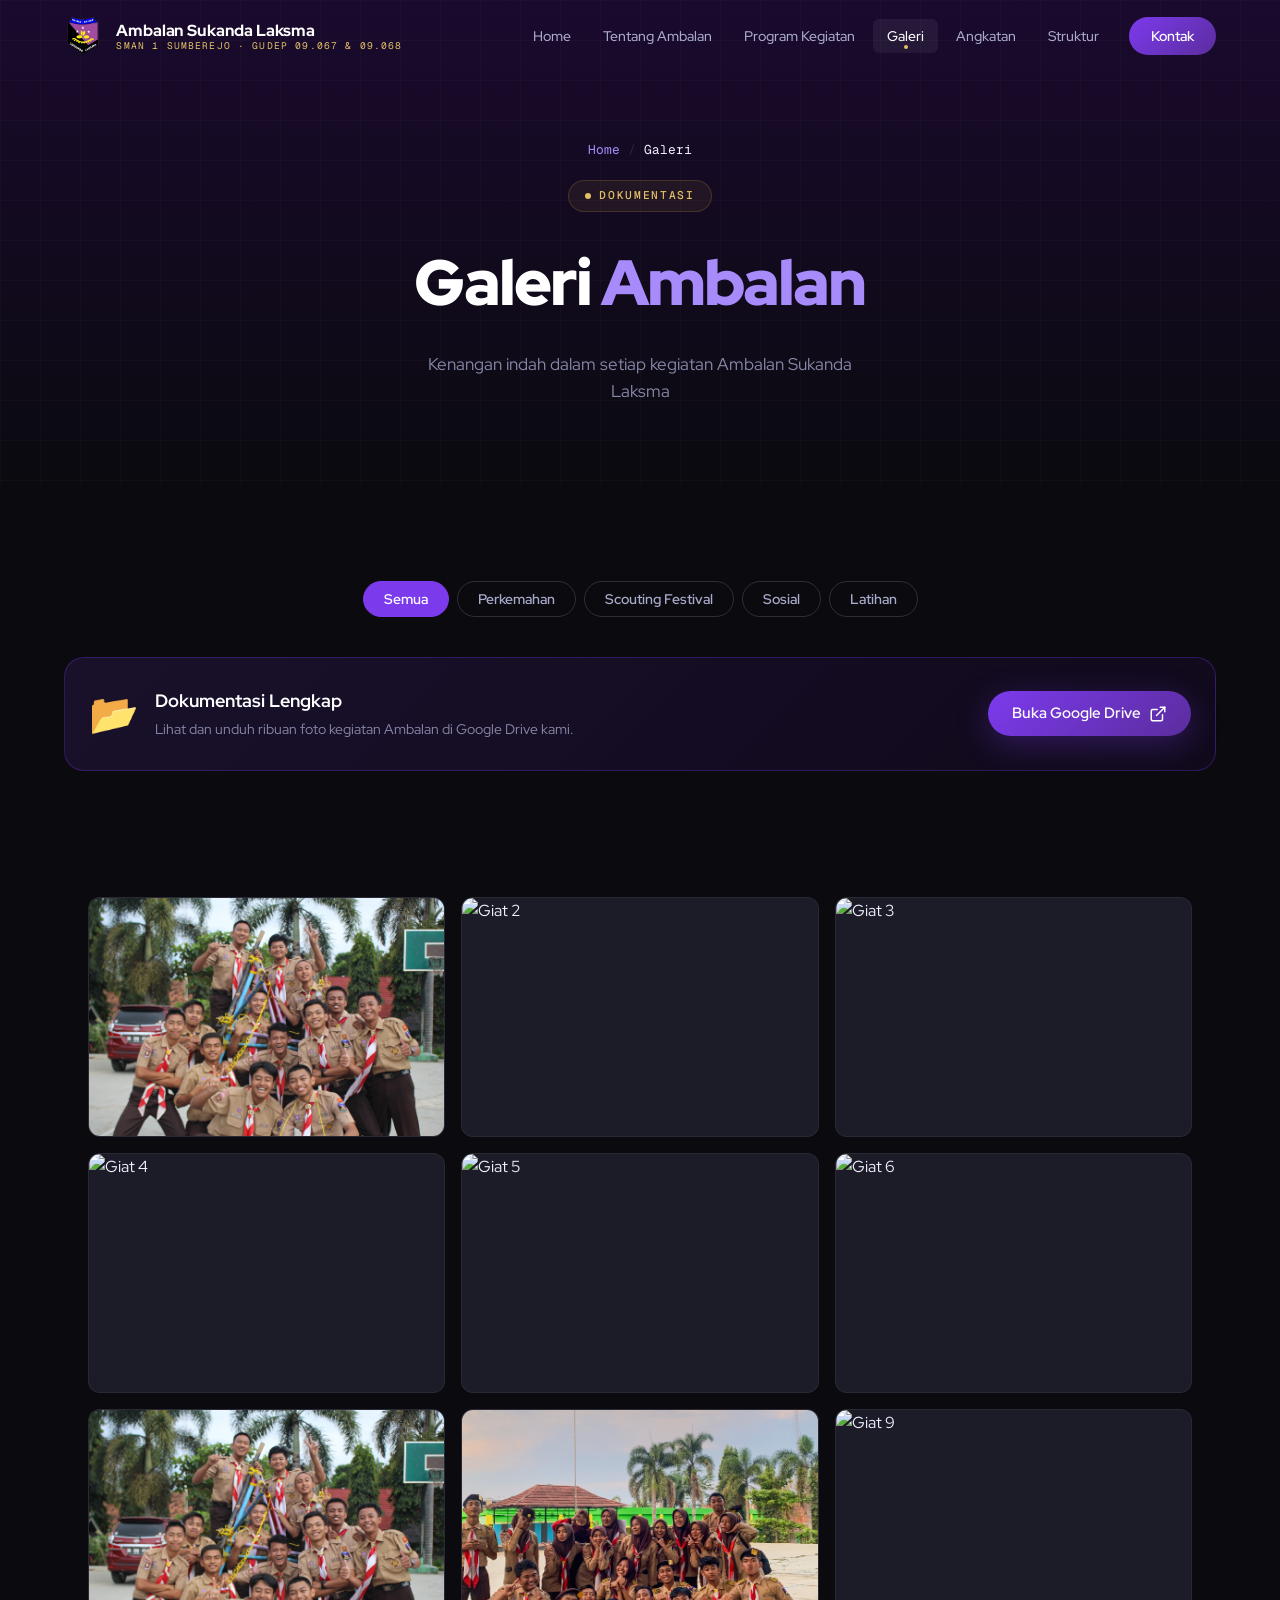
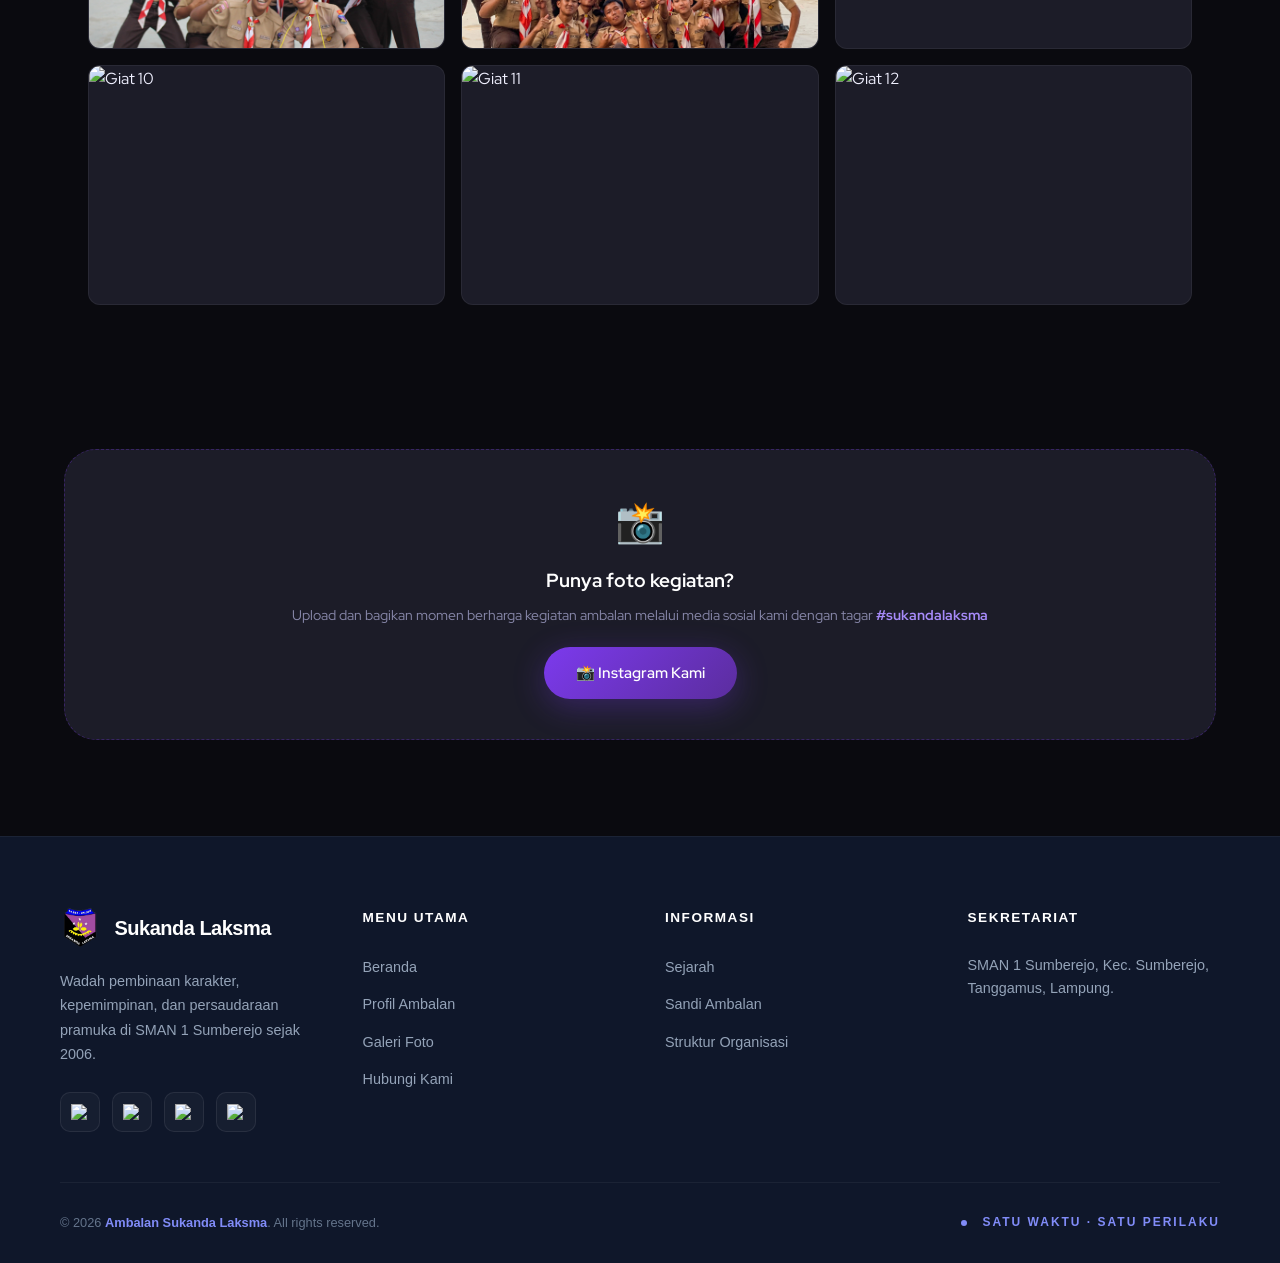
==== galeri.html @ fe1d4797 "Project Scout" ====
<!DOCTYPE html>
<html lang="id">
<head>
  <meta charset="UTF-8">
  <meta name="viewport" content="width=device-width, initial-scale=1.0">
  <title>Galeri | Sukanda Laksma</title>
  <link rel="stylesheet" href="assets/css/style.css">
  <link rel="preconnect" href="https://fonts.googleapis.com">
</head>
<body>
<nav class="navbar scrolled" id="navbar">
    <div class="container">
      <div class="navbar-inner">
        <a href="index.html" class="nav-brand">
          <img src="assets/img/logo/LOGO FULL.png" alt="Logo Ambalan Sukanda Laksma" style="height:40px;width:auto;object-fit:contain;">
          <div class="nav-brand-text">
            <span class="nav-brand-name">Ambalan Sukanda Laksma</span>
            <span class="nav-brand-sub">SMAN 1 Sumberejo · Gudep 09.067 & 09.068</span>
          </div>
        </a>
        <ul class="nav-menu">
          <li><a href="index.html" class="nav-link">Home</a></li>
          <li><a href="about.html" class="nav-link">Tentang Ambalan</a></li>
          <li><a href="kegiatan.html" class="nav-link">Program Kegiatan</a></li>
          <li><a href="galeri.html" class="nav-link active">Galeri</a></li>
          <li><a href="angkatan.html" class="nav-link">Angkatan</a></li>
          <li><a href="struktur.html" class="nav-link">Struktur</a></li>
          <li><a href="kontak.html" class="nav-link nav-cta">Kontak</a></li>
        </ul>
        <button class="nav-toggle" aria-label="Menu"><span></span><span></span><span></span></button>
      </div>
    </div>
  </nav>

  <section class="page-hero">
    <div class="container">
      <div class="page-hero-content">
        <div class="breadcrumb" style="justify-content:center;"><a href="index.html">Home</a><span class="breadcrumb-sep">/</span><span>Galeri</span></div>
        <span class="section-badge">Dokumentasi</span>
        <h1 class="page-hero-title">Galeri <span style="color:var(--purple-400);">Ambalan</span></h1>
        <p class="page-hero-sub">Kenangan indah dalam setiap kegiatan Ambalan Sukanda Laksma</p>
      </div>
    </div>
  </section>

  <!-- GALLERY MAIN -->
  <section class="section gallery-section">
    <div class="container">

      <!-- Filter tabs -->
      <div style="display:flex;gap:8px;flex-wrap:wrap;margin-bottom:40px;justify-content:center;" class="animate-on-scroll">
        <button onclick="filterGallery('all')" class="filter-btn active" data-filter="all" style="padding:8px 20px;border-radius:100px;font-family:var(--font-sans);font-size:0.85rem;font-weight:600;cursor:pointer;transition:all 0.3s;background:var(--purple-600);color:white;border:1.5px solid var(--purple-600);">Semua</button>
        <button onclick="filterGallery('perkemahan')" class="filter-btn" data-filter="perkemahan" style="padding:8px 20px;border-radius:100px;font-family:var(--font-sans);font-size:0.85rem;font-weight:600;cursor:pointer;transition:all 0.3s;background:transparent;color:var(--neutral-300);border:1.5px solid rgba(255,255,255,0.15);">Perkemahan</button>
        <button onclick="filterGallery('sf')" class="filter-btn" data-filter="sf" style="padding:8px 20px;border-radius:100px;font-family:var(--font-sans);font-size:0.85rem;font-weight:600;cursor:pointer;transition:all 0.3s;background:transparent;color:var(--neutral-300);border:1.5px solid rgba(255,255,255,0.15);">Scouting Festival</button>
        <button onclick="filterGallery('sosial')" class="filter-btn" data-filter="sosial" style="padding:8px 20px;border-radius:100px;font-family:var(--font-sans);font-size:0.85rem;font-weight:600;cursor:pointer;transition:all 0.3s;background:transparent;color:var(--neutral-300);border:1.5px solid rgba(255,255,255,0.15);">Sosial</button>
        <button onclick="filterGallery('latihan')" class="filter-btn" data-filter="latihan" style="padding:8px 20px;border-radius:100px;font-family:var(--font-sans);font-size:0.85rem;font-weight:600;cursor:pointer;transition:all 0.3s;background:transparent;color:var(--neutral-300);border:1.5px solid rgba(255,255,255,0.15);">Latihan</button>
      </div>

      <div class="animate-on-scroll" style="margin-bottom: 30px;">
  <div style="background: linear-gradient(135deg, rgba(91, 45, 158, 0.2), rgba(26, 10, 46, 0.4)); 
              border: 1px solid rgba(124, 58, 237, 0.3); 
              border-radius: var(--radius-lg); 
              padding: 24px; 
              display: flex; 
              align-items: center; 
              justify-content: space-between; 
              gap: 20px;
              flex-wrap: wrap;">
    <div style="display: flex; align-items: center; gap: 16px;">
      <div style="font-size: 2.5rem;">📂</div>
      <div>
        <h3 style="color: var(--white); margin: 0; font-size: 1.1rem; font-weight: 700;">Dokumentasi Lengkap</h3>
        <p style="color: var(--neutral-400); margin: 4px 0 0; font-size: 0.85rem;">Lihat dan unduh ribuan foto kegiatan Ambalan di Google Drive kami.</p>
      </div>
    </div>
    <a href="URL_GOOGLE_DRIVE_ANDA_DISINI" target="_blank" class="btn btn-primary" style="display: inline-flex; align-items: center; gap: 8px; padding: 10px 24px; white-space: nowrap;">
      <span>Buka Google Drive</span>
      <svg width="18" height="18" viewBox="0 0 24 24" fill="none" stroke="currentColor" stroke-width="2" stroke-linecap="round" stroke-linejoin="round"><path d="M18 13v6a2 2 0 0 1-2 2H5a2 2 0 0 1-2-2V8a2 2 0 0 1 2-2h6"></path><polyline points="15 3 21 3 21 9"></polyline><line x1="10" y1="14" x2="21" y2="3"></line></svg>
    </a>
  </div>
</div>

      <!-- Gallery grid -->
<section class="section">

  <div class="container">

    <div class="gallery-grid" id="gallery-grid">

      <div class="gallery-item">
        <img src="assets/img/images/i1.JPG" alt="Giat 1">
      </div>

      <div class="gallery-item">
        <img src="assets/img/images/i2.JPG" alt="Giat 2">
      </div>

      <div class="gallery-item">
        <img src="assets/img/images/i3.JPG" alt="Giat 3">
      </div>

      <div class="gallery-item">
        <img src="assets/img/images/i4.JPG" alt="Giat 4">
      </div>

      <div class="gallery-item">
        <img src="assets/img/images/i5.JPG" alt="Giat 5">
      </div>

      <div class="gallery-item">
        <img src="assets/img/images/i6.JPG" alt="Giat 6">
      </div>

      <div class="gallery-item">
        <img src="assets/img/images/i1.JPG" alt="Giat 7">
      </div>

      <div class="gallery-item">
        <img src="assets/img/images/i2.jpg" alt="Giat 8">
      </div>

      <div class="gallery-item">
        <img src="assets/img/images/i3.JPG" alt="Giat 9">
      </div>

      <div class="gallery-item">
        <img src="assets/img/images/i4.JPG" alt="Giat 10">
      </div>

      <div class="gallery-item">
        <img src="assets/img/images/i5.JPG" alt="Giat 11">
      </div>

      <div class="gallery-item">
        <img src="assets/img/images/i6.JPG" alt="Giat 12">
      </div>
    </div>
  </div>

</section>
      <!-- Upload notice -->
      <div style="text-align:center;margin-top:48px;padding:40px;background:var(--neutral-800);border-radius:var(--radius-xl);border:1.5px dashed rgba(124,58,237,0.3);" class="animate-on-scroll">
        <div style="font-size:2.5rem;margin-bottom:12px;">📸</div>
        <h3 style="color:var(--white);font-weight:700;margin-bottom:8px;">Punya foto kegiatan?</h3>
        <p style="color:var(--neutral-400);font-size:0.9rem;margin-bottom:20px;">Upload dan bagikan momen berharga kegiatan ambalan melalui media sosial kami dengan tagar <strong style="color:var(--purple-400);">#sukandalaksma</strong></p>
        <a href="https://www.instagram.com/ambalan_sukanda_laksma" target="_blank" class="btn btn-primary" style="display:inline-flex;">📸 Instagram Kami</a>
      </div>
    </div>
  </section>

<!-- FOOTER -->
<footer class="footer" style="background:#0f172a; padding:70px 0 30px; border-top:1px solid rgba(255,255,255,0.05); font-family:sans-serif;">
  
  <div class="container" style="max-width:1200px; margin:0 auto; padding:0 20px;">

    <div style="display:grid; grid-template-columns:repeat(auto-fit,minmax(200px,1fr)); gap:50px; margin-bottom:50px;">

      <!-- LOGO & DESKRIPSI -->
      <div style="grid-column: span 1.5;">

        <div style="display:flex; align-items:center; gap:12px; margin-bottom:20px;">
          <img 
            src="assets/img/logo/LOGO FULL.png" 
            alt="Logo Ambalan Sukanda Laksma"
            style="height:42px; width:auto;"
          >
          <span style="color:#fff; font-weight:800; font-size:1.25rem; letter-spacing:-0.5px;">
            Sukanda Laksma
          </span>
        </div>

        <p style="color:#94a3b8; font-size:0.9rem; line-height:1.7; margin-bottom:25px; max-width:320px;">
          Wadah pembinaan karakter, kepemimpinan, dan persaudaraan pramuka di SMAN 1 Sumberejo sejak 2006.
        </p>

        <div style="display:flex; gap:12px;">

          <a href="https://www.instagram.com/ambalan_sukanda_laksma" target="_blank" rel="noopener"
          style="width:40px; height:40px; border-radius:10px; background:rgba(255,255,255,0.03); border:1px solid rgba(255,255,255,0.08); display:flex; align-items:center; justify-content:center; transition:0.3s;" title="Instagram">
            <img src="https://cdn.simpleicons.org/instagram/ffffff" style="width:18px;">
          </a>

          <a href="https://youtube.com/@ambalansukandalaksma4130" target="_blank" rel="noopener"
          style="width:40px; height:40px; border-radius:10px; background:rgba(255,255,255,0.03); border:1px solid rgba(255,255,255,0.08); display:flex; align-items:center; justify-content:center; transition:0.3s;" title="YouTube">
            <img src="https://cdn.simpleicons.org/youtube/ffffff" style="width:18px;">
          </a>

          <a href="https://www.tiktok.com/@pramukasmanis" target="_blank" rel="noopener"
          style="width:40px; height:40px; border-radius:10px; background:rgba(255,255,255,0.03); border:1px solid rgba(255,255,255,0.08); display:flex; align-items:center; justify-content:center; transition:0.3s;" title="TikTok">
            <img src="https://cdn.simpleicons.org/tiktok/ffffff" style="width:18px;">
          </a>

          <a href="https://www.facebook.com/share/1D9H3doaBR/" target="_blank" rel="noopener"
          style="width:40px; height:40px; border-radius:10px; background:rgba(255,255,255,0.03); border:1px solid rgba(255,255,255,0.08); display:flex; align-items:center; justify-content:center; transition:0.3s;" title="Facebook">
            <img src="https://cdn.simpleicons.org/facebook/ffffff" style="width:18px;">
          </a>

        </div>

      </div>

      <!-- MENU UTAMA -->
      <div>
        <h4 style="color:#fff; font-size:0.85rem; font-weight:700; text-transform:uppercase; letter-spacing:1.5px; margin-bottom:25px;">
          Menu Utama
        </h4>

        <ul style="list-style:none; padding:0; margin:0;">
          <li style="margin-bottom:12px;"><a href="index.html" style="color:#94a3b8; text-decoration:none; font-size:0.9rem;">Beranda</a></li>
          <li style="margin-bottom:12px;"><a href="about.html" style="color:#94a3b8; text-decoration:none; font-size:0.9rem;">Profil Ambalan</a></li>
          <li style="margin-bottom:12px;"><a href="galeri.html" style="color:#94a3b8; text-decoration:none; font-size:0.9rem;">Galeri Foto</a></li>
          <li style="margin-bottom:12px;"><a href="kontak.html" style="color:#94a3b8; text-decoration:none; font-size:0.9rem;">Hubungi Kami</a></li>
        </ul>
      </div>

      <!-- INFORMASI -->
      <div>
        <h4 style="color:#fff; font-size:0.85rem; font-weight:700; text-transform:uppercase; letter-spacing:1.5px; margin-bottom:25px;">
          Informasi
        </h4>

        <ul style="list-style:none; padding:0; margin:0;">
          <li style="margin-bottom:12px;"><a href="about.html#sejarah" style="color:#94a3b8; text-decoration:none; font-size:0.9rem;">Sejarah</a></li>
          <li style="margin-bottom:12px;"><a href="about.html#sandi" style="color:#94a3b8; text-decoration:none; font-size:0.9rem;">Sandi Ambalan</a></li>
          <li style="margin-bottom:12px;"><a href="struktur.html" style="color:#94a3b8; text-decoration:none; font-size:0.9rem;">Struktur Organisasi</a></li>
        </ul>
      </div>

      <!-- SEKRETARIAT -->
      <div>
        <h4 style="color:#fff; font-size:0.85rem; font-weight:700; text-transform:uppercase; letter-spacing:1.5px; margin-bottom:25px;">
          Sekretariat
        </h4>

        <p style="color:#94a3b8; font-size:0.9rem; line-height:1.6; margin-bottom:15px;">
          SMAN 1 Sumberejo, Kec. Sumberejo, Tanggamus, Lampung.
        </p>
      </div>

    </div>

    <!-- COPYRIGHT -->
    <div style="border-top:1px solid rgba(255,255,255,0.05); padding-top:30px; display:flex; flex-wrap:wrap; justify-content:space-between; align-items:center; gap:20px;">

      <p style="color:#64748b; font-size:0.8rem; margin:0;">
        © 2026 <span style="color:#818cf8; font-weight:600;">Ambalan Sukanda Laksma</span>. All rights reserved.
      </p>

      <div style="display:flex; align-items:center; gap:15px;">
        <span style="width:6px; height:6px; background:#818cf8; border-radius:50%;"></span>

        <p style="color:#818cf8; font-size:0.75rem; font-weight:700; letter-spacing:2px; text-transform:uppercase; margin:0;">
          Satu Waktu · Satu Perilaku
        </p>
      </div>

    </div>

  </div>
</footer>

<script src="assets/js/script.js"></script>
</body>
</html>
---- assets/css/style.css ----
/* ============================
   AMBALAN SUKANDA LAKSMA
   Main Stylesheet
   ============================ */

@import url('https://fonts.googleapis.com/css2?family=Red+Hat+Display:ital,wght@0,300;0,400;0,500;0,600;0,700;0,800;0,900;1,400&display=swap');
@import url('https://fonts.googleapis.com/css2?family=Geist+Mono:wght@300;400;500;600&display=swap');

/* ============================
   CSS VARIABLES
   ============================ */
:root {
  --purple-950: #1a0a2e;
  --purple-900: #2d1254;
  --purple-800: #3d1a6e;
  --purple-700: #5b2d9e;
  --purple-600: #7c3aed;
  --purple-500: #8b5cf6;
  --purple-400: #a78bfa;
  --purple-300: #c4b5fd;
  --purple-200: #ddd6fe;
  --purple-100: #ede9fe;

  --gold-500: #d4a843;
  --gold-400: #e2c066;
  --gold-300: #f0d896;

  --neutral-950: #0a0a0f;
  --neutral-900: #111118;
  --neutral-800: #1c1c28;
  --neutral-700: #2a2a3a;
  --neutral-600: #404060;
  --neutral-400: #8888aa;
  --neutral-300: #aaaacc;
  --neutral-200: #ccccee;
  --neutral-100: #f0f0ff;
  --white: #ffffff;

  --font-sans: 'Red Hat Display', sans-serif;
  --font-mono: 'Geist Mono', monospace;

  --radius-sm: 6px;
  --radius-md: 12px;
  --radius-lg: 20px;
  --radius-xl: 32px;
  --radius-full: 9999px;

  --shadow-sm: 0 2px 8px rgba(0,0,0,0.12);
  --shadow-md: 0 8px 32px rgba(0,0,0,0.2);
  --shadow-lg: 0 24px 64px rgba(0,0,0,0.35);
  --shadow-purple: 0 8px 32px rgba(124, 58, 237, 0.3);
  --shadow-gold: 0 4px 20px rgba(212, 168, 67, 0.25);

  --transition: all 0.3s cubic-bezier(0.4, 0, 0.2, 1);
  --transition-slow: all 0.6s cubic-bezier(0.4, 0, 0.2, 1);

  --nav-height: 72px;
}

/* ============================
   RESET & BASE
   ============================ */
*, *::before, *::after {
  box-sizing: border-box;
  margin: 0;
  padding: 0;
}

html {
  scroll-behavior: smooth;
  font-size: 16px;
}

body {
  font-family: var(--font-sans);
  background-color: var(--neutral-950);
  color: var(--neutral-100);
  line-height: 1.6;
  overflow-x: hidden;
  -webkit-font-smoothing: antialiased;
}

img { display: block; max-width: 100%; }
a { text-decoration: none; color: inherit; }
ul { list-style: none; }
button { cursor: pointer; border: none; background: none; font-family: var(--font-sans); }

::selection {
  background: var(--purple-600);
  color: var(--white);
}

/* ============================
   SCROLLBAR
   ============================ */
::-webkit-scrollbar { width: 6px; }
::-webkit-scrollbar-track { background: var(--neutral-950); }
::-webkit-scrollbar-thumb { background: var(--purple-700); border-radius: 3px; }
::-webkit-scrollbar-thumb:hover { background: var(--purple-600); }

/* ============================
   TYPOGRAPHY UTILITIES
   ============================ */
.mono { font-family: var(--font-mono); }

.text-xs   { font-size: 0.75rem; }
.text-sm   { font-size: 0.875rem; }
.text-base { font-size: 1rem; }
.text-lg   { font-size: 1.125rem; }
.text-xl   { font-size: 1.25rem; }
.text-2xl  { font-size: 1.5rem; }
.text-3xl  { font-size: 1.875rem; }
.text-4xl  { font-size: 2.25rem; }
.text-5xl  { font-size: 3rem; }
.text-6xl  { font-size: 3.75rem; }
.text-7xl  { font-size: 4.5rem; }

.font-light    { font-weight: 300; }
.font-regular  { font-weight: 400; }
.font-medium   { font-weight: 500; }
.font-semibold { font-weight: 600; }
.font-bold     { font-weight: 700; }
.font-black    { font-weight: 900; }

/* ============================
   LAYOUT UTILITIES
   ============================ */
.container {
  max-width: 1200px;
  margin: 0 auto;
  padding: 0 24px;
}

.section {
  padding: 96px 0;
}

.grid-2 { display: grid; grid-template-columns: 1fr 1fr; gap: 32px; }
.grid-3 { display: grid; grid-template-columns: repeat(3, 1fr); gap: 28px; }
.grid-4 { display: grid; grid-template-columns: repeat(4, 1fr); gap: 24px; }

.flex { display: flex; }
.flex-col { flex-direction: column; }
.items-center { align-items: center; }
.justify-center { justify-content: center; }
.justify-between { justify-content: space-between; }
.gap-2 { gap: 8px; }
.gap-4 { gap: 16px; }
.gap-6 { gap: 24px; }
.gap-8 { gap: 32px; }

.text-center { text-align: center; }
.text-left { text-align: left; }

/* ============================
   COLOR UTILITIES
   ============================ */
.text-purple { color: var(--purple-400); }
.text-gold { color: var(--gold-400); }
.text-muted { color: var(--neutral-400); }
.text-white { color: var(--white); }

/* ============================
   SECTION BADGE / LABEL
   ============================ */
.section-badge {
  display: inline-flex;
  align-items: center;
  gap: 8px;
  font-family: var(--font-mono);
  font-size: 0.7rem;
  font-weight: 500;
  letter-spacing: 0.15em;
  text-transform: uppercase;
  color: var(--gold-400);
  background: rgba(212, 168, 67, 0.08);
  border: 1px solid rgba(212, 168, 67, 0.2);
  padding: 6px 16px;
  border-radius: var(--radius-full);
  margin-bottom: 20px;
}

.section-badge::before {
  content: '';
  display: inline-block;
  width: 6px;
  height: 6px;
  border-radius: 50%;
  background: var(--gold-400);
}

.section-title {
  font-size: clamp(2rem, 4vw, 2.75rem);
  font-weight: 800;
  color: var(--white);
  line-height: 1.15;
  margin-bottom: 16px;
}

.section-subtitle {
  font-size: 1.05rem;
  color: var(--neutral-400);
  max-width: 560px;
  line-height: 1.7;
}

/* ============================
   DECORATIVE DIVIDER
   ============================ */
.gold-line {
  width: 48px;
  height: 3px;
  background: linear-gradient(90deg, var(--gold-400), transparent);
  border-radius: 2px;
  margin: 16px 0 24px;
}

/* center variant */
.gold-line.center {
  margin: 16px auto 24px;
}

/* ============================
   BUTTONS
   ============================ */
.btn {
  display: inline-flex;
  align-items: center;
  gap: 8px;
  padding: 14px 32px;
  border-radius: var(--radius-full);
  font-family: var(--font-sans);
  font-weight: 600;
  font-size: 0.95rem;
  transition: var(--transition);
  position: relative;
  overflow: hidden;
}

.btn-primary {
  background: linear-gradient(135deg, var(--purple-600), var(--purple-700));
  color: var(--white);
  box-shadow: var(--shadow-purple);
}

.btn-primary:hover {
  background: linear-gradient(135deg, var(--purple-500), var(--purple-600));
  box-shadow: 0 12px 40px rgba(124, 58, 237, 0.45);
  transform: translateY(-2px);
}

.btn-gold {
  background: linear-gradient(135deg, var(--gold-500), var(--gold-400));
  color: var(--neutral-950);
  box-shadow: var(--shadow-gold);
}

.btn-gold:hover {
  transform: translateY(-2px);
  box-shadow: 0 12px 40px rgba(212, 168, 67, 0.4);
}

.btn-outline {
  background: transparent;
  border: 1.5px solid rgba(255,255,255,0.2);
  color: var(--white);
}

.btn-outline:hover {
  border-color: var(--purple-400);
  background: rgba(124, 58, 237, 0.1);
}

/* ============================
   CARDS
   ============================ */
.card {
  background: var(--neutral-800);
  border: 1px solid rgba(255,255,255,0.06);
  border-radius: var(--radius-lg);
  padding: 32px;
  transition: var(--transition);
  position: relative;
  overflow: hidden;
}

.card:hover {
  border-color: rgba(124, 58, 237, 0.3);
  box-shadow: var(--shadow-purple);
  transform: translateY(-4px);
}

.card::before {
  content: '';
  position: absolute;
  top: 0; left: 0;
  width: 100%; height: 2px;
  background: linear-gradient(90deg, var(--purple-600), transparent);
  opacity: 0;
  transition: var(--transition);
}

.card:hover::before {
  opacity: 1;
}

/* ============================
   NAVBAR
   ============================ */
.navbar {
  position: fixed;
  top: 0; left: 0; right: 0;
  height: var(--nav-height);
  z-index: 1000;
  transition: var(--transition);
}

.navbar.scrolled {
  background: rgba(10, 10, 15, 0.92);
  backdrop-filter: blur(16px);
  -webkit-backdrop-filter: blur(16px);
  border-bottom: 1px solid rgba(255,255,255,0.06);
  box-shadow: 0 4px 32px rgba(0,0,0,0.4);
}

.navbar-inner {
  display: flex;
  align-items: center;
  justify-content: space-between;
  height: var(--nav-height);
}

.nav-brand {
  display: flex;
  align-items: center;
  gap: 12px;
}

.nav-logo-imgs {
  display: flex;
  align-items: center;
  gap: -4px;
}

.nav-logo-imgs img {
  width: 36px;
  height: 36px;
  object-fit: contain;
  border-radius: 4px;
}

.nav-brand-text {
  display: flex;
  flex-direction: column;
  line-height: 1.2;
}

.nav-brand-name {
  font-weight: 800;
  font-size: 1rem;
  color: var(--white);
  letter-spacing: -0.01em;
}

.nav-brand-sub {
  font-family: var(--font-mono);
  font-size: 0.6rem;
  color: var(--gold-400);
  letter-spacing: 0.12em;
  text-transform: uppercase;
}

.nav-menu {
  display: flex;
  align-items: center;
  gap: 4px;
}

.nav-link {
  font-size: 0.88rem;
  font-weight: 500;
  color: var(--neutral-300);
  padding: 8px 14px;
  border-radius: var(--radius-sm);
  transition: var(--transition);
  position: relative;
}

.nav-link:hover,
.nav-link.active {
  color: var(--white);
  background: rgba(255,255,255,0.06);
}

.nav-link.active::after {
  content: '';
  position: absolute;
  bottom: 4px; left: 50%; transform: translateX(-50%);
  width: 4px; height: 4px;
  border-radius: 50%;
  background: var(--gold-400);
}

.nav-cta {
  margin-left: 12px;
  padding: 10px 22px;
  background: linear-gradient(135deg, var(--purple-600), var(--purple-700));
  color: var(--white);
  border-radius: var(--radius-full);
  font-size: 0.88rem;
  font-weight: 600;
  transition: var(--transition);
}

.nav-cta:hover {
  background: linear-gradient(135deg, var(--purple-500), var(--purple-600));
  box-shadow: var(--shadow-purple);
  transform: translateY(-1px);
}

/* Mobile hamburger */
.nav-toggle {
  display: none;
  flex-direction: column;
  gap: 5px;
  padding: 6px;
  cursor: pointer;
}

.nav-toggle span {
  display: block;
  width: 24px; height: 2px;
  background: var(--white);
  border-radius: 2px;
  transition: var(--transition);
}

/* ============================
   HERO SECTION
   ============================ */
.hero {
  min-height: 100vh;
  display: flex;
  align-items: center;
  position: relative;
  overflow: hidden;
  padding-top: var(--nav-height);
}

.hero-bg {
  position: absolute;
  inset: 0;
  background: 
    radial-gradient(ellipse 80% 60% at 50% 0%, rgba(92, 45, 158, 0.35) 0%, transparent 60%),
    radial-gradient(ellipse 60% 40% at 80% 80%, rgba(124, 58, 237, 0.2) 0%, transparent 50%),
    linear-gradient(180deg, var(--neutral-950) 0%, var(--purple-950) 50%, var(--neutral-950) 100%);
}

.hero-grid-bg {
  position: absolute;
  inset: 0;
  background-image: 
    linear-gradient(rgba(255,255,255,0.025) 1px, transparent 1px),
    linear-gradient(90deg, rgba(255,255,255,0.025) 1px, transparent 1px);
  background-size: 60px 60px;
  mask-image: radial-gradient(ellipse 80% 80% at 50% 50%, black 0%, transparent 100%);
}

.hero-particles {
  position: absolute;
  inset: 0;
  overflow: hidden;
  pointer-events: none;
}

.hero-particle {
  position: absolute;
  border-radius: 50%;
  animation: float-particle linear infinite;
  opacity: 0;
}

@keyframes float-particle {
  0% { transform: translateY(100vh) rotate(0deg); opacity: 0; }
  10% { opacity: 0.6; }
  90% { opacity: 0.3; }
  100% { transform: translateY(-100px) rotate(360deg); opacity: 0; }
}

.hero-content {
  position: relative;
  z-index: 2;
  max-width: 800px;
}

.hero-eyebrow {
  display: inline-flex;
  align-items: center;
  gap: 10px;
  font-family: var(--font-mono);
  font-size: 0.7rem;
  letter-spacing: 0.2em;
  text-transform: uppercase;
  color: var(--gold-400);
  margin-bottom: 28px;
  opacity: 0;
  animation: fade-up 0.8s ease 0.2s forwards;
}

.hero-eyebrow-dot {
  width: 20px; height: 1px;
  background: var(--gold-400);
  display: inline-block;
}

.hero-title {
  font-size: clamp(2.8rem, 7vw, 5.5rem);
  font-weight: 900;
  line-height: 1.05;
  color: var(--white);
  margin-bottom: 24px;
  opacity: 0;
  animation: fade-up 0.8s ease 0.4s forwards;
  letter-spacing: -0.03em;
}

.hero-title span.highlight {
  background: linear-gradient(135deg, var(--purple-400), var(--gold-400));
  -webkit-background-clip: text;
  -webkit-text-fill-color: transparent;
  background-clip: text;
}

.hero-subtitle {
  font-size: 1.1rem;
  color: var(--neutral-300);
  max-width: 560px;
  line-height: 1.75;
  margin-bottom: 40px;
  opacity: 0;
  animation: fade-up 0.8s ease 0.6s forwards;
}

.hero-actions {
  display: flex;
  gap: 16px;
  align-items: center;
  opacity: 0;
  animation: fade-up 0.8s ease 0.8s forwards;
  flex-wrap: wrap;
}

.hero-stats {
  display: flex;
  gap: 48px;
  margin-top: 72px;
  padding-top: 40px;
  border-top: 1px solid rgba(255,255,255,0.08);
  opacity: 0;
  animation: fade-up 0.8s ease 1s forwards;
}

.hero-stat-num {
  font-size: 2rem;
  font-weight: 800;
  color: var(--white);
  line-height: 1;
  margin-bottom: 4px;
}

.hero-stat-num span {
  color: var(--purple-400);
}

.hero-stat-label {
  font-size: 0.8rem;
  color: var(--neutral-400);
  font-family: var(--font-mono);
  letter-spacing: 0.08em;
}

/* ============================
   ABOUT SECTION
   ============================ */
.about-section {
  background: var(--neutral-900);
  position: relative;
  overflow: hidden;
}

.about-section::before {
  content: '';
  position: absolute;
  top: -200px; right: -200px;
  width: 600px; height: 600px;
  background: radial-gradient(circle, rgba(124, 58, 237, 0.08) 0%, transparent 70%);
  pointer-events: none;
}

.about-grid {
  display: grid;
  grid-template-columns: 1fr 1fr;
  gap: 80px;
  align-items: center;
}

.about-img-wrapper {
  position: relative;
}

.about-img-main {
  width: 100%;
  aspect-ratio: 4/5;
  object-fit: cover;
  border-radius: var(--radius-xl);
  position: relative;
  z-index: 1;
}

.about-img-placeholder {
  width: 100%;
  aspect-ratio: 4/5;
  border-radius: var(--radius-xl);
  background: linear-gradient(135deg, var(--purple-900), var(--neutral-800));
  display: flex;
  flex-direction: column;
  align-items: center;
  justify-content: center;
  color: var(--purple-300);
  font-size: 4rem;
  position: relative;
  z-index: 1;
  border: 1px solid rgba(124, 58, 237, 0.2);
}

.about-img-badge {
  position: absolute;
  bottom: -20px;
  right: -20px;
  background: var(--purple-600);
  border-radius: var(--radius-lg);
  padding: 20px 24px;
  text-align: center;
  z-index: 2;
  box-shadow: var(--shadow-purple);
  border: 2px solid rgba(255,255,255,0.1);
}

.about-img-badge .num {
  font-size: 2rem;
  font-weight: 800;
  color: var(--white);
  line-height: 1;
  display: block;
}

.about-img-badge .lbl {
  font-size: 0.7rem;
  color: var(--purple-200);
  font-family: var(--font-mono);
  letter-spacing: 0.1em;
  display: block;
  margin-top: 4px;
}

.about-img-frame {
  position: absolute;
  top: 20px; left: -20px;
  width: 100%; height: 100%;
  border-radius: var(--radius-xl);
  border: 1.5px solid rgba(212, 168, 67, 0.25);
  pointer-events: none;
}

.about-values {
  display: flex;
  flex-direction: column;
  gap: 16px;
  margin-top: 32px;
}

.about-value-item {
  display: flex;
  align-items: flex-start;
  gap: 16px;
  padding: 20px;
  background: var(--neutral-800);
  border-radius: var(--radius-md);
  border: 1px solid rgba(255,255,255,0.05);
  transition: var(--transition);
}

.about-value-item:hover {
  border-color: rgba(124, 58, 237, 0.3);
}

.about-value-icon {
  width: 44px; height: 44px;
  min-width: 44px;
  background: rgba(124, 58, 237, 0.15);
  border-radius: var(--radius-sm);
  display: flex;
  align-items: center;
  justify-content: center;
  font-size: 1.3rem;
}

.about-value-title {
  font-weight: 700;
  font-size: 0.95rem;
  color: var(--white);
  margin-bottom: 4px;
}

.about-value-desc {
  font-size: 0.82rem;
  color: var(--neutral-400);
  line-height: 1.5;
}

/* ============================
   HISTORY SECTION
   ============================ */
.history-section {
  background: var(--neutral-950);
}

.history-timeline {
  position: relative;
  padding-left: 40px;
}

.history-timeline::before {
  content: '';
  position: absolute;
  left: 0; top: 0; bottom: 0;
  width: 2px;
  background: linear-gradient(180deg, var(--purple-600), transparent);
}

.timeline-item {
  position: relative;
  padding: 0 0 40px 32px;
  opacity: 0;
  transform: translateX(-20px);
  transition: var(--transition-slow);
}

.timeline-item.visible {
  opacity: 1;
  transform: translateX(0);
}

.timeline-dot {
  position: absolute;
  left: -5px; top: 4px;
  width: 12px; height: 12px;
  border-radius: 50%;
  background: var(--purple-600);
  border: 2px solid var(--neutral-950);
  box-shadow: 0 0 0 3px rgba(124, 58, 237, 0.3);
}

.timeline-year {
  font-family: var(--font-mono);
  font-size: 0.7rem;
  color: var(--gold-400);
  letter-spacing: 0.1em;
  margin-bottom: 6px;
}

.timeline-title {
  font-weight: 700;
  color: var(--white);
  margin-bottom: 8px;
}

.timeline-desc {
  font-size: 0.875rem;
  color: var(--neutral-400);
  line-height: 1.6;
}

/* ============================
   PROGRAMS SECTION
   ============================ */
.programs-section {
  background: var(--neutral-900);
}

.program-card {
  background: var(--neutral-800);
  border: 1px solid rgba(255,255,255,0.06);
  border-radius: var(--radius-lg);
  padding: 36px 28px;
  transition: var(--transition);
  position: relative;
  overflow: hidden;
  cursor: default;
}

.program-card::after {
  content: '';
  position: absolute;
  bottom: 0; left: 0;
  width: 100%; height: 3px;
  background: linear-gradient(90deg, var(--purple-600), var(--gold-400));
  opacity: 0;
  transition: var(--transition);
}

.program-card:hover {
  border-color: rgba(124, 58, 237, 0.3);
  background: var(--neutral-700);
  transform: translateY(-6px);
  box-shadow: var(--shadow-purple);
}

.program-card:hover::after {
  opacity: 1;
}

.program-icon {
  width: 56px; height: 56px;
  background: linear-gradient(135deg, rgba(124, 58, 237, 0.2), rgba(212, 168, 67, 0.1));
  border-radius: var(--radius-md);
  display: flex;
  align-items: center;
  justify-content: center;
  font-size: 1.6rem;
  margin-bottom: 24px;
  border: 1px solid rgba(124, 58, 237, 0.2);
}

.program-title {
  font-size: 1.1rem;
  font-weight: 700;
  color: var(--white);
  margin-bottom: 12px;
}

.program-desc {
  font-size: 0.88rem;
  color: var(--neutral-400);
  line-height: 1.65;
}

.program-tag {
  display: inline-block;
  font-family: var(--font-mono);
  font-size: 0.65rem;
  letter-spacing: 0.1em;
  text-transform: uppercase;
  color: var(--purple-400);
  background: rgba(124, 58, 237, 0.1);
  padding: 4px 10px;
  border-radius: var(--radius-full);
  margin-top: 20px;
}

/* ============================
   KEGIATAN PAGE HERO
   ============================ */
.page-hero {
  padding: 140px 0 80px;
  background: linear-gradient(180deg, var(--purple-950) 0%, var(--neutral-950) 100%);
  position: relative;
  overflow: hidden;
}

.page-hero::before {
  content: '';
  position: absolute;
  inset: 0;
  background-image: 
    linear-gradient(rgba(255,255,255,0.02) 1px, transparent 1px),
    linear-gradient(90deg, rgba(255,255,255,0.02) 1px, transparent 1px);
  background-size: 40px 40px;
}

.page-hero-content {
  position: relative;
  z-index: 1;
  text-align: center;
}

.page-hero-title {
  font-size: clamp(2.5rem, 5vw, 4rem);
  font-weight: 900;
  color: var(--white);
  letter-spacing: -0.03em;
  margin-bottom: 16px;
}

.page-hero-sub {
  color: var(--neutral-400);
  font-size: 1.05rem;
  max-width: 480px;
  margin: 0 auto;
}

/* ============================
   GALLERY SECTION
   ============================ */
.gallery-section {
  background: var(--neutral-950);
}

.gallery-grid {
  display: grid;
  grid-template-columns: repeat(3, 1fr);
  grid-auto-rows: 240px;
  gap: 16px;
}

.gallery-item {
  border-radius: var(--radius-md);
  overflow: hidden;
  position: relative;
  cursor: pointer;
  background: var(--neutral-800);
  border: 1px solid rgba(255,255,255,0.06);
}

.gallery-item.span-2-cols { grid-column: span 2; }
.gallery-item.span-2-rows { grid-row: span 2; }

.gallery-placeholder {
  width: 100%; height: 100%;
  display: flex;
  flex-direction: column;
  align-items: center;
  justify-content: center;
  gap: 12px;
  color: var(--neutral-600);
  font-size: 2rem;
  position: relative;
  background: linear-gradient(135deg, var(--neutral-800), var(--neutral-700));
  transition: var(--transition);
}

.gallery-placeholder img {
  width: 100%;
  height: 100%;
  object-fit: cover;
  position: absolute;
  inset: 0;
}

.gallery-overlay {
  position: absolute;
  inset: 0;
  background: linear-gradient(to top, rgba(26, 10, 46, 0.9) 0%, transparent 60%);
  opacity: 0;
  transition: var(--transition);
  display: flex;
  align-items: flex-end;
  padding: 20px;
}

.gallery-item:hover .gallery-overlay {
  opacity: 1;
}

.gallery-item:hover .gallery-placeholder {
  transform: scale(1.03);
}

.gallery-caption {
  font-size: 0.85rem;
  font-weight: 600;
  color: var(--white);
}

/* ============================
   SANDI SECTION
   ============================ */
.sandi-section {
  background: var(--purple-950);
  position: relative;
  overflow: hidden;
}

.sandi-section::before {
  content: '';
  position: absolute;
  inset: 0;
  background: 
    radial-gradient(ellipse at 20% 50%, rgba(124, 58, 237, 0.2) 0%, transparent 50%),
    radial-gradient(ellipse at 80% 50%, rgba(212, 168, 67, 0.1) 0%, transparent 50%);
}

.sandi-card {
  position: relative;
  background: rgba(255,255,255,0.04);
  border: 1px solid rgba(255,255,255,0.1);
  border-radius: var(--radius-xl);
  padding: 56px;
  text-align: center;
  backdrop-filter: blur(8px);
}

.sandi-title {
  font-size: 1rem;
  font-weight: 800;
  letter-spacing: 0.1em;
  text-transform: uppercase;
  color: var(--gold-400);
  font-family: var(--font-mono);
  margin-bottom: 32px;
}

.sandi-text {
  font-size: 1rem;
  line-height: 2;
  color: var(--neutral-200);
}

.sandi-speaker {
  font-weight: 700;
  color: var(--purple-300);
  margin-top: 24px;
  margin-bottom: 4px;
}

.sandi-quote {
  background: rgba(124, 58, 237, 0.15);
  border: 1px solid rgba(124, 58, 237, 0.3);
  border-radius: var(--radius-md);
  padding: 20px 28px;
  margin-top: 32px;
  font-weight: 700;
  font-size: 0.9rem;
  color: var(--gold-300);
  letter-spacing: 0.05em;
  font-family: var(--font-mono);
}

/* ============================
   KEGIATAN / ACTIVITIES 
   ============================ */
.kegiatan-grid {
  display: grid;
  grid-template-columns: repeat(3, 1fr);
  gap: 28px;
}

.kegiatan-card {
  background: var(--neutral-800);
  border: 1px solid rgba(255,255,255,0.06);
  border-radius: var(--radius-lg);
  overflow: hidden;
  transition: var(--transition);
}

.kegiatan-card:hover {
  transform: translateY(-6px);
  box-shadow: var(--shadow-purple);
  border-color: rgba(124, 58, 237, 0.3);
}

.kegiatan-img {
  height: 180px;
  background: linear-gradient(135deg, var(--purple-900), var(--neutral-700));
  display: flex;
  align-items: center;
  justify-content: center;
  font-size: 2.5rem;
  position: relative;
  overflow: hidden;
}

.kegiatan-img img {
  width: 100%;
  height: 100%;
  object-fit: cover;
  position: absolute;
  inset: 0;
}

.kegiatan-body {
  padding: 24px;
}

.kegiatan-cat {
  font-family: var(--font-mono);
  font-size: 0.65rem;
  color: var(--purple-400);
  letter-spacing: 0.12em;
  text-transform: uppercase;
  margin-bottom: 8px;
}

.kegiatan-title {
  font-size: 1.05rem;
  font-weight: 700;
  color: var(--white);
  margin-bottom: 10px;
}

.kegiatan-desc {
  font-size: 0.85rem;
  color: var(--neutral-400);
  line-height: 1.6;
}

/* ============================
   CONTACT SECTION
   ============================ */
.contact-section {
  background: var(--neutral-900);
}

.contact-grid {
  display: grid;
  grid-template-columns: 1fr 1.2fr;
  gap: 64px;
  align-items: start;
}

.contact-info-list {
  display: flex;
  flex-direction: column;
  gap: 20px;
  margin-top: 32px;
}

.contact-item {
  display: flex;
  align-items: center;
  gap: 16px;
  padding: 20px;
  background: var(--neutral-800);
  border-radius: var(--radius-md);
  border: 1px solid rgba(255,255,255,0.05);
  transition: var(--transition);
  text-decoration: none;
  color: inherit;
}

.contact-item:hover {
  border-color: rgba(124, 58, 237, 0.3);
  background: rgba(124, 58, 237, 0.05);
  transform: translateX(4px);
}

.contact-icon {
  width: 44px; height: 44px;
  min-width: 44px;
  border-radius: var(--radius-sm);
  display: flex;
  align-items: center;
  justify-content: center;
  font-size: 1.2rem;
}

.contact-icon.purple { background: rgba(124, 58, 237, 0.15); }
.contact-icon.pink   { background: rgba(236, 72, 153, 0.15); }
.contact-icon.black  { background: rgba(255,255,255,0.08); }
.contact-icon.red    { background: rgba(239, 68, 68, 0.15); }
.contact-icon.blue   { background: rgba(59, 130, 246, 0.15); }

.contact-label {
  font-size: 0.7rem;
  font-family: var(--font-mono);
  color: var(--neutral-400);
  letter-spacing: 0.1em;
  text-transform: uppercase;
  margin-bottom: 2px;
}

.contact-value {
  font-size: 0.9rem;
  font-weight: 600;
  color: var(--white);
}

/* Contact form */
.contact-form {
  background: var(--neutral-800);
  border: 1px solid rgba(255,255,255,0.06);
  border-radius: var(--radius-xl);
  padding: 40px;
}

.form-title {
  font-size: 1.3rem;
  font-weight: 700;
  color: var(--white);
  margin-bottom: 24px;
}

.form-group {
  margin-bottom: 20px;
}

.form-label {
  display: block;
  font-size: 0.8rem;
  font-weight: 600;
  color: var(--neutral-300);
  margin-bottom: 8px;
  letter-spacing: 0.04em;
}

.form-input,
.form-textarea {
  width: 100%;
  background: var(--neutral-900);
  border: 1.5px solid rgba(255,255,255,0.08);
  border-radius: var(--radius-sm);
  color: var(--white);
  font-family: var(--font-sans);
  font-size: 0.9rem;
  padding: 12px 16px;
  transition: var(--transition);
  outline: none;
}

.form-input:focus,
.form-textarea:focus {
  border-color: var(--purple-500);
  box-shadow: 0 0 0 3px rgba(124, 58, 237, 0.15);
}

.form-textarea {
  resize: vertical;
  min-height: 120px;
}

.form-input::placeholder,
.form-textarea::placeholder {
  color: var(--neutral-600);
}

/* ============================
   COMING SOON PAGE
   ============================ */
.coming-soon-section {
  min-height: 70vh;
  display: flex;
  align-items: center;
  justify-content: center;
  background: var(--neutral-950);
  text-align: center;
  position: relative;
  overflow: hidden;
}

.coming-soon-section::before {
  content: '';
  position: absolute;
  inset: 0;
  background: radial-gradient(ellipse 60% 60% at 50% 50%, rgba(92, 45, 158, 0.15) 0%, transparent 70%);
}

.coming-soon-icon {
  font-size: 4rem;
  margin-bottom: 24px;
  display: block;
}

.coming-soon-title {
  font-size: 3rem;
  font-weight: 900;
  color: var(--white);
  margin-bottom: 16px;
}

.coming-soon-sub {
  color: var(--neutral-400);
  font-size: 1rem;
  max-width: 400px;
  margin: 0 auto 32px;
  line-height: 1.7;
}

.coming-soon-badge {
  display: inline-flex;
  align-items: center;
  gap: 8px;
  font-family: var(--font-mono);
  font-size: 0.75rem;
  color: var(--purple-400);
  background: rgba(124, 58, 237, 0.1);
  border: 1px solid rgba(124, 58, 237, 0.2);
  padding: 8px 20px;
  border-radius: var(--radius-full);
}

/* ============================
   PRADANA TABLE
   ============================ */
.pradana-section {
  background: var(--neutral-950);
}

.pradana-grid {
  display: grid;
  grid-template-columns: repeat(3, 1fr);
  gap: 20px;
}

.pradana-card {
  background: var(--neutral-800);
  border: 1px solid rgba(255,255,255,0.06);
  border-radius: var(--radius-md);
  padding: 24px;
  transition: var(--transition);
}

.pradana-card:hover {
  border-color: rgba(124, 58, 237, 0.25);
}

.pradana-num {
  font-family: var(--font-mono);
  font-size: 0.7rem;
  color: var(--gold-400);
  letter-spacing: 0.1em;
  margin-bottom: 8px;
}

.pradana-names {
  display: flex;
  flex-direction: column;
  gap: 4px;
}

.pradana-putra {
  font-size: 0.9rem;
  font-weight: 700;
  color: var(--white);
}

.pradana-putri {
  font-size: 0.85rem;
  color: var(--purple-300);
}

/* ============================
   LAMBANG SECTION
   ============================ */
.lambang-grid {
  display: grid;
  grid-template-columns: 1fr 1.5fr;
  gap: 64px;
  align-items: center;
}

.lambang-img {
  display: flex;
  gap: 16px;
  justify-content: center;
}

.lambang-img img {
  width: 120px;
  filter: drop-shadow(0 8px 24px rgba(124, 58, 237, 0.4));
}

.lambang-list {
  display: flex;
  flex-direction: column;
  gap: 12px;
}

.lambang-item {
  display: flex;
  gap: 16px;
  padding: 16px;
  background: var(--neutral-800);
  border-radius: var(--radius-md);
  border: 1px solid rgba(255,255,255,0.05);
}

.lambang-num {
  font-family: var(--font-mono);
  font-size: 0.7rem;
  color: var(--gold-400);
  min-width: 24px;
  padding-top: 2px;
}

.lambang-text {
  font-size: 0.875rem;
  color: var(--neutral-300);
  line-height: 1.5;
}

/* Warna boxes */
.warna-grid {
  display: flex;
  gap: 12px;
  flex-wrap: wrap;
  margin-top: 16px;
}

.warna-item {
  display: flex;
  align-items: center;
  gap: 10px;
  padding: 10px 16px;
  background: var(--neutral-800);
  border-radius: var(--radius-md);
  border: 1px solid rgba(255,255,255,0.06);
}

.warna-dot {
  width: 20px; height: 20px;
  border-radius: 4px;
  border: 1px solid rgba(255,255,255,0.15);
}

.warna-label {
  font-size: 0.8rem;
  color: var(--neutral-300);
}

.warna-meaning {
  font-size: 0.75rem;
  color: var(--neutral-400);
  font-family: var(--font-mono);
}

/* ============================
   FOOTER
   ============================ */
.footer {
  background: var(--neutral-950);
  border-top: 1px solid rgba(255,255,255,0.06);
  padding: 64px 0 32px;
}

.footer-grid {
  display: grid;
  grid-template-columns: 2fr 1fr 1fr 1fr;
  gap: 48px;
  margin-bottom: 48px;
}

.footer-brand {
  max-width: 280px;
}

.footer-logo {
  display: flex;
  align-items: center;
  gap: 12px;
  margin-bottom: 16px;
}

.footer-logo img {
  width: 40px;
  height: 40px;
}

.footer-brand-name {
  font-weight: 800;
  font-size: 1.05rem;
  color: var(--white);
}

.footer-desc {
  font-size: 0.85rem;
  color: var(--neutral-400);
  line-height: 1.7;
  margin-bottom: 24px;
}

.footer-socials {
  display: flex;
  gap: 10px;
}

.footer-social-btn {
  width: 36px; height: 36px;
  border-radius: var(--radius-sm);
  background: var(--neutral-800);
  border: 1px solid rgba(255,255,255,0.06);
  display: flex;
  align-items: center;
  justify-content: center;
  font-size: 0.9rem;
  transition: var(--transition);
  color: var(--neutral-400);
}

.footer-social-btn:hover {
  background: var(--purple-600);
  border-color: var(--purple-600);
  color: var(--white);
  transform: translateY(-2px);
}

.footer-heading {
  font-size: 0.8rem;
  font-weight: 700;
  letter-spacing: 0.1em;
  text-transform: uppercase;
  color: var(--white);
  margin-bottom: 20px;
  font-family: var(--font-mono);
}

.footer-links {
  display: flex;
  flex-direction: column;
  gap: 10px;
}

.footer-link {
  font-size: 0.875rem;
  color: var(--neutral-400);
  transition: var(--transition);
}

.footer-link:hover {
  color: var(--purple-400);
  transform: translateX(4px);
  display: inline-flex;
}

.footer-bottom {
  border-top: 1px solid rgba(255,255,255,0.06);
  padding-top: 28px;
  display: flex;
  align-items: center;
  justify-content: space-between;
  gap: 16px;
  flex-wrap: wrap;
}

.footer-copy {
  font-size: 0.8rem;
  color: var(--neutral-600);
}

.footer-copy span { color: var(--purple-400); }

.footer-tagline {
  font-family: var(--font-mono);
  font-size: 0.7rem;
  color: var(--neutral-700);
  letter-spacing: 0.1em;
}

/* ============================
   ANIMATIONS
   ============================ */
@keyframes fade-up {
  from { opacity: 0; transform: translateY(24px); }
  to   { opacity: 1; transform: translateY(0); }
}

@keyframes fade-in {
  from { opacity: 0; }
  to   { opacity: 1; }
}

@keyframes slide-in-left {
  from { opacity: 0; transform: translateX(-40px); }
  to   { opacity: 1; transform: translateX(0); }
}

@keyframes slide-in-right {
  from { opacity: 0; transform: translateX(40px); }
  to   { opacity: 1; transform: translateX(0); }
}

@keyframes pulse-glow {
  0%, 100% { box-shadow: 0 0 0 0 rgba(124, 58, 237, 0.4); }
  50% { box-shadow: 0 0 0 12px rgba(124, 58, 237, 0); }
}

.animate-on-scroll {
  opacity: 0;
  transform: translateY(32px);
  transition: opacity 0.7s ease, transform 0.7s ease;
}

.animate-on-scroll.visible {
  opacity: 1;
  transform: translateY(0);
}

.animate-delay-1 { transition-delay: 0.1s; }
.animate-delay-2 { transition-delay: 0.2s; }
.animate-delay-3 { transition-delay: 0.3s; }
.animate-delay-4 { transition-delay: 0.4s; }
.animate-delay-5 { transition-delay: 0.5s; }

/* ============================
   MOBILE NAV
   ============================ */
@media (max-width: 900px) {
  .nav-menu {
    display: none;
    position: fixed;
    top: var(--nav-height);
    left: 0; right: 0;
    background: var(--neutral-950);
    border-bottom: 1px solid rgba(255,255,255,0.08);
    flex-direction: column;
    align-items: stretch;
    padding: 16px 24px;
    gap: 4px;
    box-shadow: var(--shadow-md);
  }
  
  .nav-menu.open {
    display: flex;
  }

  .nav-cta { margin-left: 0; margin-top: 8px; }
  
  .nav-toggle {
    display: flex;
  }
}

/* ============================
   RESPONSIVE
   ============================ */
@media (max-width: 1024px) {
  .about-grid { gap: 48px; }
  .footer-grid { grid-template-columns: 1fr 1fr; gap: 32px; }
  .lambang-grid { grid-template-columns: 1fr; }
}

@media (max-width: 768px) {
  .section { padding: 64px 0; }

  .grid-2, .grid-3, .grid-4 { grid-template-columns: 1fr; }
  .about-grid { grid-template-columns: 1fr; }
  .contact-grid { grid-template-columns: 1fr; }
  .hero-stats { gap: 28px; flex-wrap: wrap; }
  .gallery-grid { grid-template-columns: 1fr 1fr; }
  .gallery-item.span-2-cols { grid-column: span 1; }
  .kegiatan-grid { grid-template-columns: 1fr; }
  .pradana-grid { grid-template-columns: 1fr 1fr; }
  .footer-grid { grid-template-columns: 1fr; gap: 28px; }
  .sandi-card { padding: 32px 20px; }
}

@media (max-width: 480px) {
  .container { padding: 0 16px; }
  .hero-title { font-size: 2.5rem; }
  .gallery-grid { grid-template-columns: 1fr; }
  .gallery-item.span-2-cols,
  .gallery-item.span-2-rows { grid-column: span 1; grid-row: span 1; }
  .pradana-grid { grid-template-columns: 1fr; }
  .footer-bottom { flex-direction: column; text-align: center; }
}

/* ============================
   BREADCRUMB
   ============================ */
.breadcrumb {
  display: flex;
  align-items: center;
  gap: 8px;
  font-size: 0.8rem;
  color: var(--neutral-500);
  margin-bottom: 20px;
  font-family: var(--font-mono);
}

.breadcrumb a { color: var(--purple-400); }
.breadcrumb a:hover { color: var(--purple-300); }
.breadcrumb-sep { color: var(--neutral-700); }

/* ============================
   SF TABLE
   ============================ */
.sf-grid {
  display: grid;
  grid-template-columns: repeat(4, 1fr);
  gap: 12px;
}

.sf-item {
  background: var(--neutral-800);
  border: 1px solid rgba(255,255,255,0.05);
  border-radius: var(--radius-md);
  padding: 16px;
  text-align: center;
  transition: var(--transition);
}

.sf-item:hover {
  border-color: rgba(124, 58, 237, 0.25);
}

.sf-num {
  font-family: var(--font-mono);
  font-size: 0.65rem;
  color: var(--gold-400);
  letter-spacing: 0.1em;
  margin-bottom: 4px;
}

.sf-name {
  font-size: 0.82rem;
  font-weight: 600;
  color: var(--white);
}

@media (max-width: 768px) {
  .sf-grid { grid-template-columns: repeat(3, 1fr); }
}

@media (max-width: 480px) {
  .sf-grid { grid-template-columns: repeat(2, 1fr); }
}

.gallery-placeholder{
  position: relative;
  width: 100%;
  aspect-ratio: 3/4;
  overflow: hidden;
  border-radius: var(--radius-lg);
}

.gallery-placeholder img{
  width: 100%;
  height: 100%;
  object-fit: cover;
  position: absolute;
  inset: 0;
}
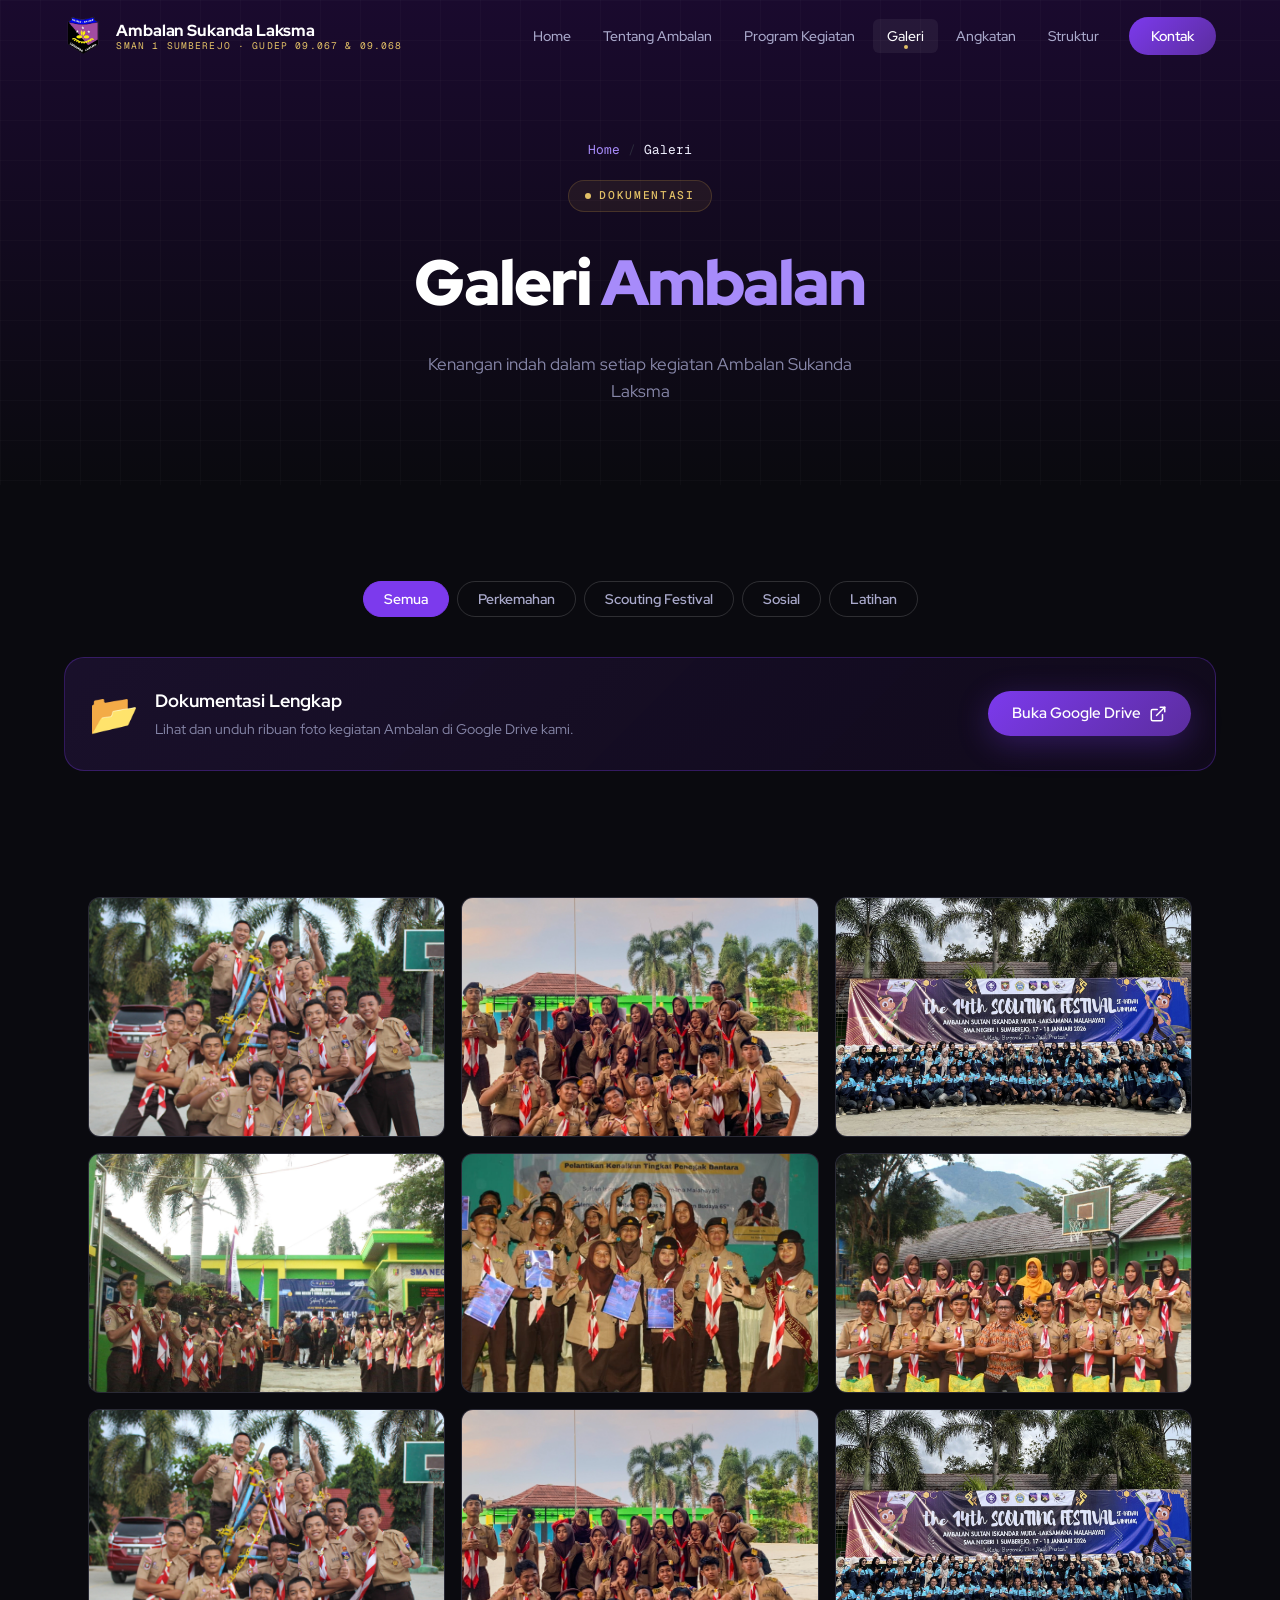
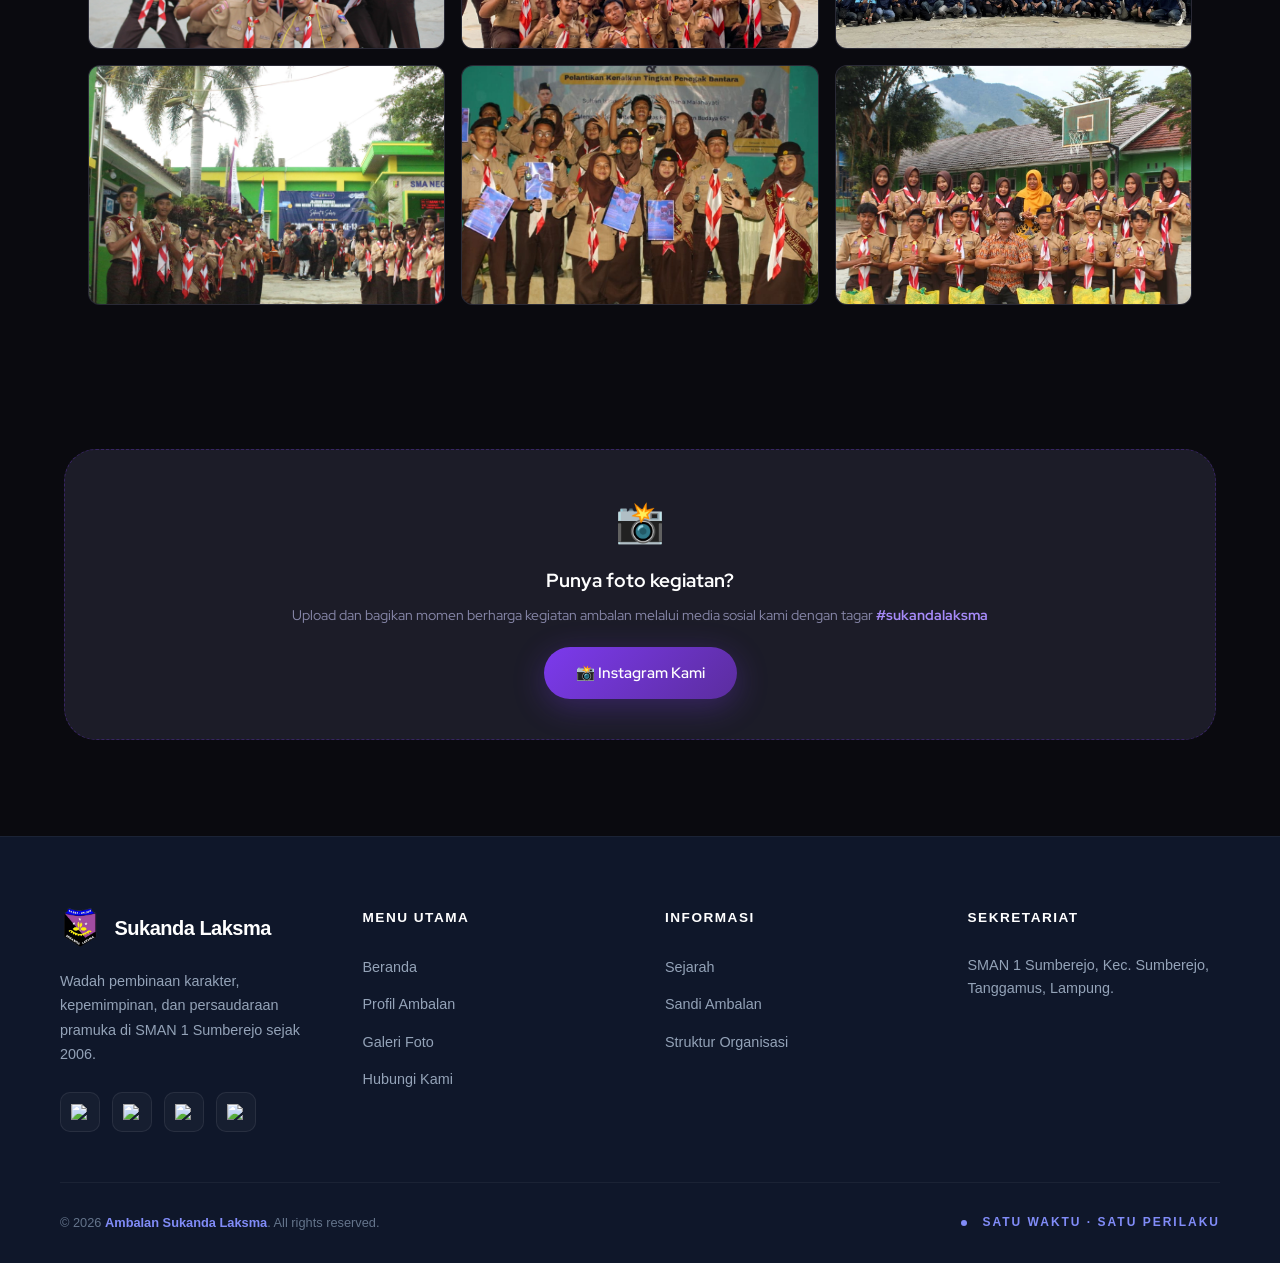
==== commit 4ce4cb5a: "Update galeri" ====
--- a/galeri.html
+++ b/galeri.html
@@ -73,7 +73,7 @@
         <p style="color: var(--neutral-400); margin: 4px 0 0; font-size: 0.85rem;">Lihat dan unduh ribuan foto kegiatan Ambalan di Google Drive kami.</p>
       </div>
     </div>
-    <a href="URL_GOOGLE_DRIVE_ANDA_DISINI" target="_blank" class="btn btn-primary" style="display: inline-flex; align-items: center; gap: 8px; padding: 10px 24px; white-space: nowrap;">
+    <a href="https://drive.google.com/drive/folders/1Sqzje-i1-m5M_fCNEJMxLr30lkQu3cJc" target="_blank" class="btn btn-primary" style="display: inline-flex; align-items: center; gap: 8px; padding: 10px 24px; white-space: nowrap;">
       <span>Buka Google Drive</span>
       <svg width="18" height="18" viewBox="0 0 24 24" fill="none" stroke="currentColor" stroke-width="2" stroke-linecap="round" stroke-linejoin="round"><path d="M18 13v6a2 2 0 0 1-2 2H5a2 2 0 0 1-2-2V8a2 2 0 0 1 2-2h6"></path><polyline points="15 3 21 3 21 9"></polyline><line x1="10" y1="14" x2="21" y2="3"></line></svg>
     </a>
@@ -92,23 +92,23 @@
       </div>
 
       <div class="gallery-item">
-        <img src="assets/img/images/i2.JPG" alt="Giat 2">
-      </div>
-
-      <div class="gallery-item">
-        <img src="assets/img/images/i3.JPG" alt="Giat 3">
-      </div>
-
-      <div class="gallery-item">
-        <img src="assets/img/images/i4.JPG" alt="Giat 4">
-      </div>
-
-      <div class="gallery-item">
-        <img src="assets/img/images/i5.JPG" alt="Giat 5">
-      </div>
-
-      <div class="gallery-item">
-        <img src="assets/img/images/i6.JPG" alt="Giat 6">
+        <img src="assets/img/images/i2.jpg" alt="Giat 2">
+      </div>
+
+      <div class="gallery-item">
+        <img src="assets/img/images/i3.jpg" alt="Giat 3">
+      </div>
+
+      <div class="gallery-item">
+        <img src="assets/img/images/i4.jpg" alt="Giat 4">
+      </div>
+
+      <div class="gallery-item">
+        <img src="assets/img/images/i5.jpg" alt="Giat 5">
+      </div>
+
+      <div class="gallery-item">
+        <img src="assets/img/images/i6.jpg" alt="Giat 6">
       </div>
 
       <div class="gallery-item">
@@ -120,19 +120,19 @@
       </div>
 
       <div class="gallery-item">
-        <img src="assets/img/images/i3.JPG" alt="Giat 9">
-      </div>
-
-      <div class="gallery-item">
-        <img src="assets/img/images/i4.JPG" alt="Giat 10">
-      </div>
-
-      <div class="gallery-item">
-        <img src="assets/img/images/i5.JPG" alt="Giat 11">
-      </div>
-
-      <div class="gallery-item">
-        <img src="assets/img/images/i6.JPG" alt="Giat 12">
+        <img src="assets/img/images/i3.jpg" alt="Giat 9">
+      </div>
+
+      <div class="gallery-item">
+        <img src="assets/img/images/i4.jpg" alt="Giat 10">
+      </div>
+
+      <div class="gallery-item">
+        <img src="assets/img/images/i5.jpg" alt="Giat 11">
+      </div>
+
+      <div class="gallery-item">
+        <img src="assets/img/images/i6.jpg" alt="Giat 12">
       </div>
     </div>
   </div>
@@ -261,4 +261,4 @@
 
 <script src="assets/js/script.js"></script>
 </body>
-</html>+</html>
